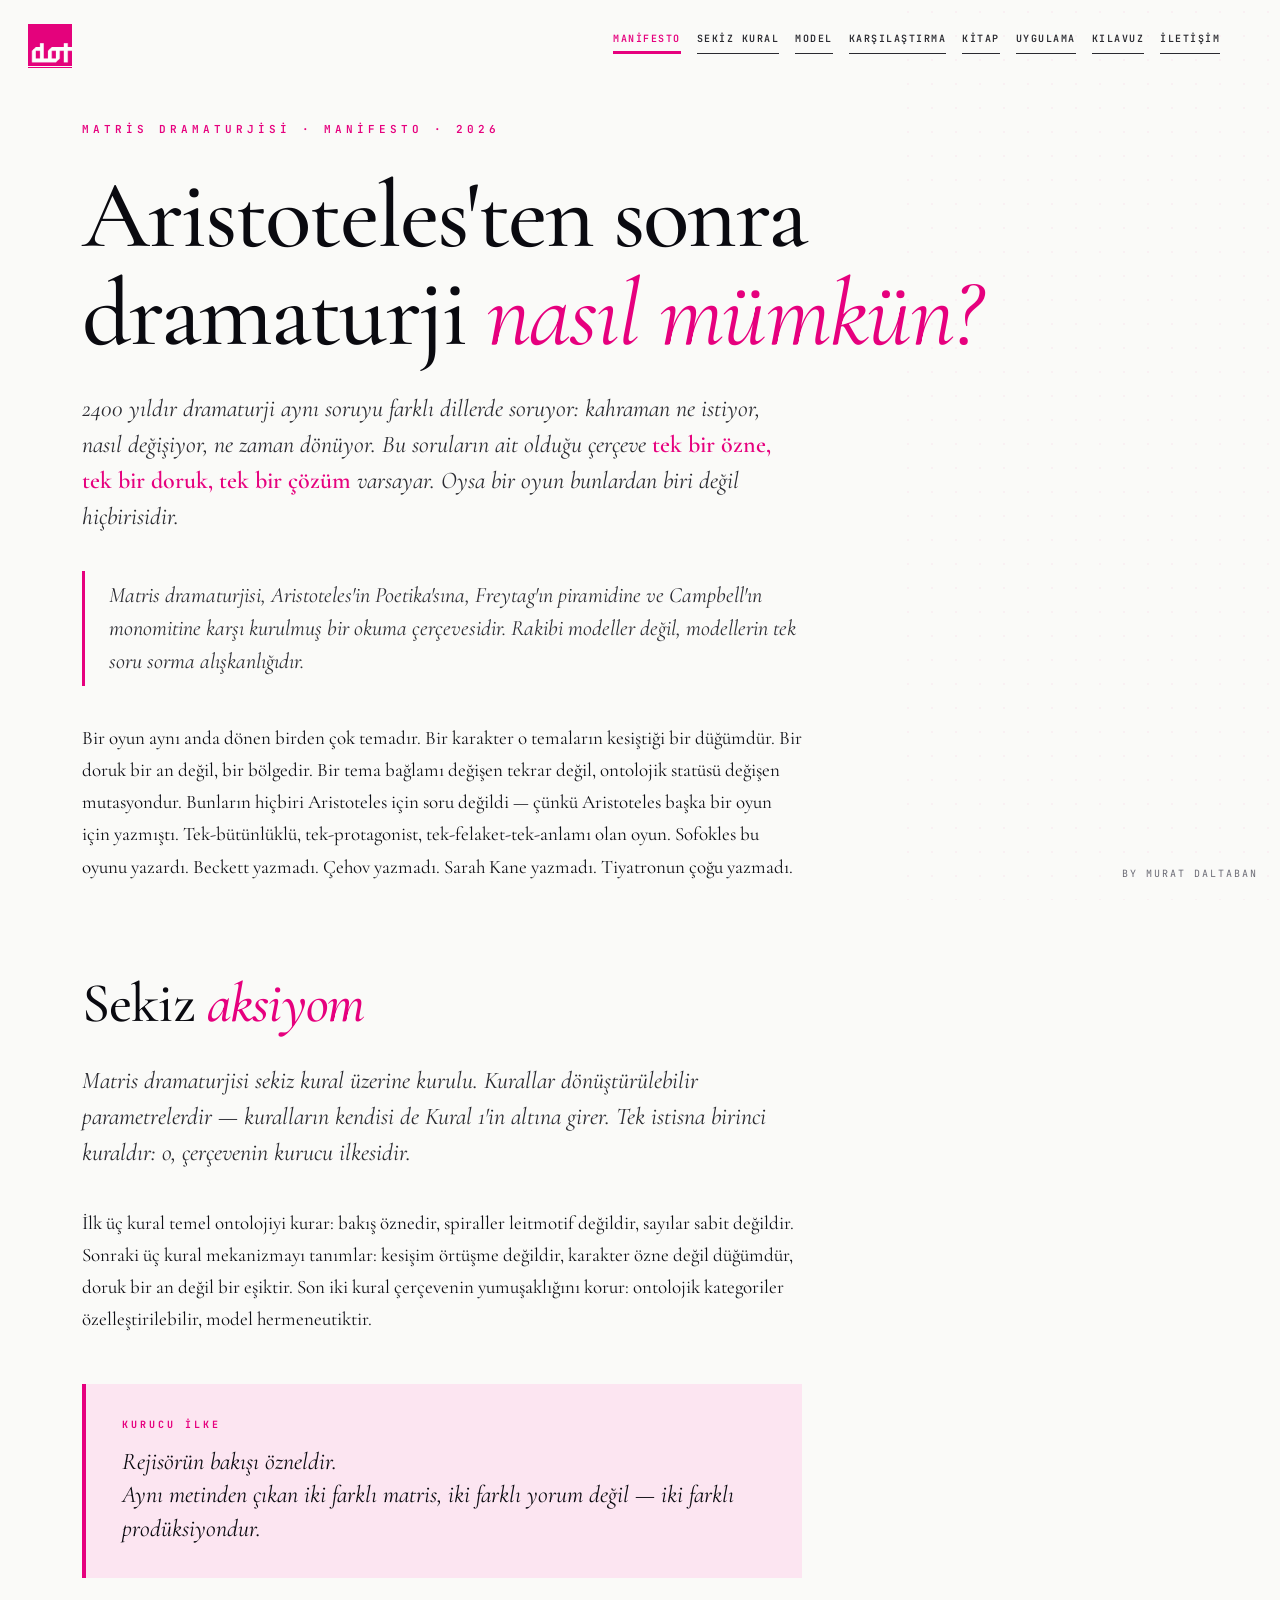
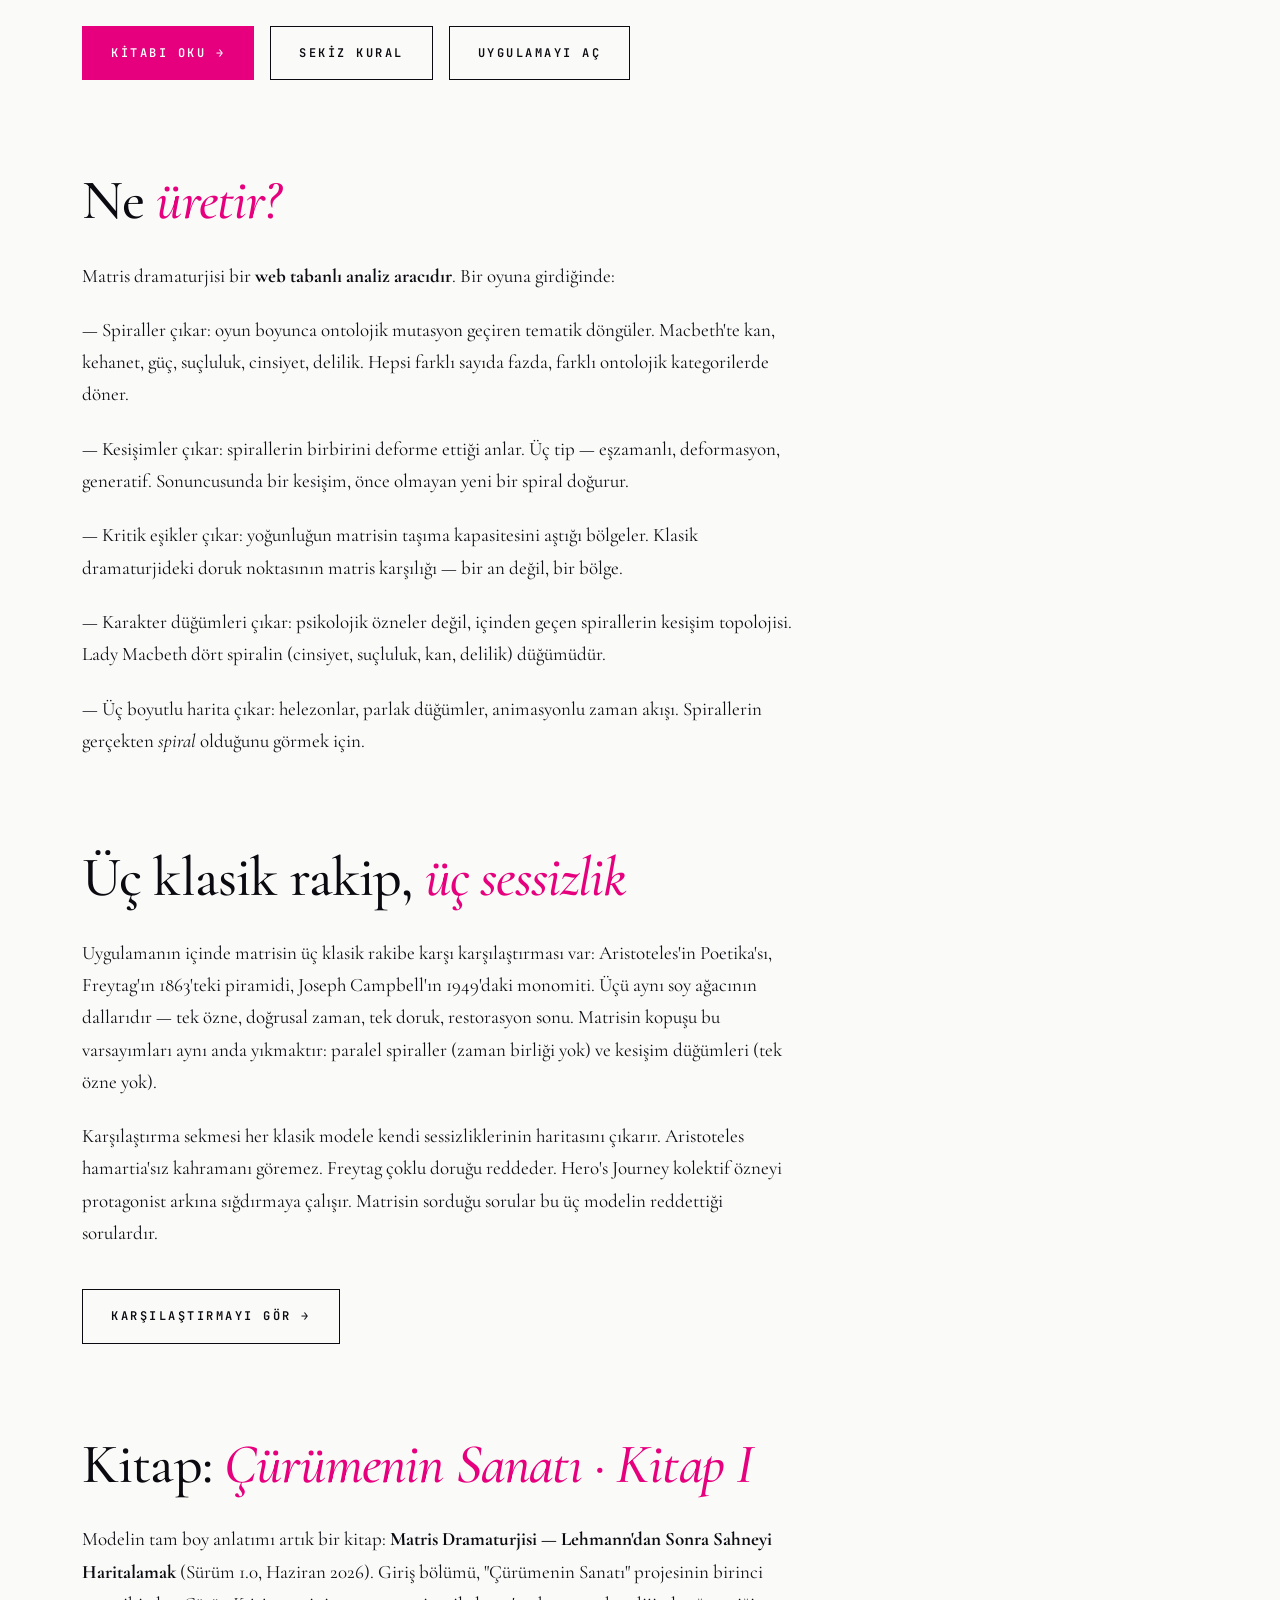
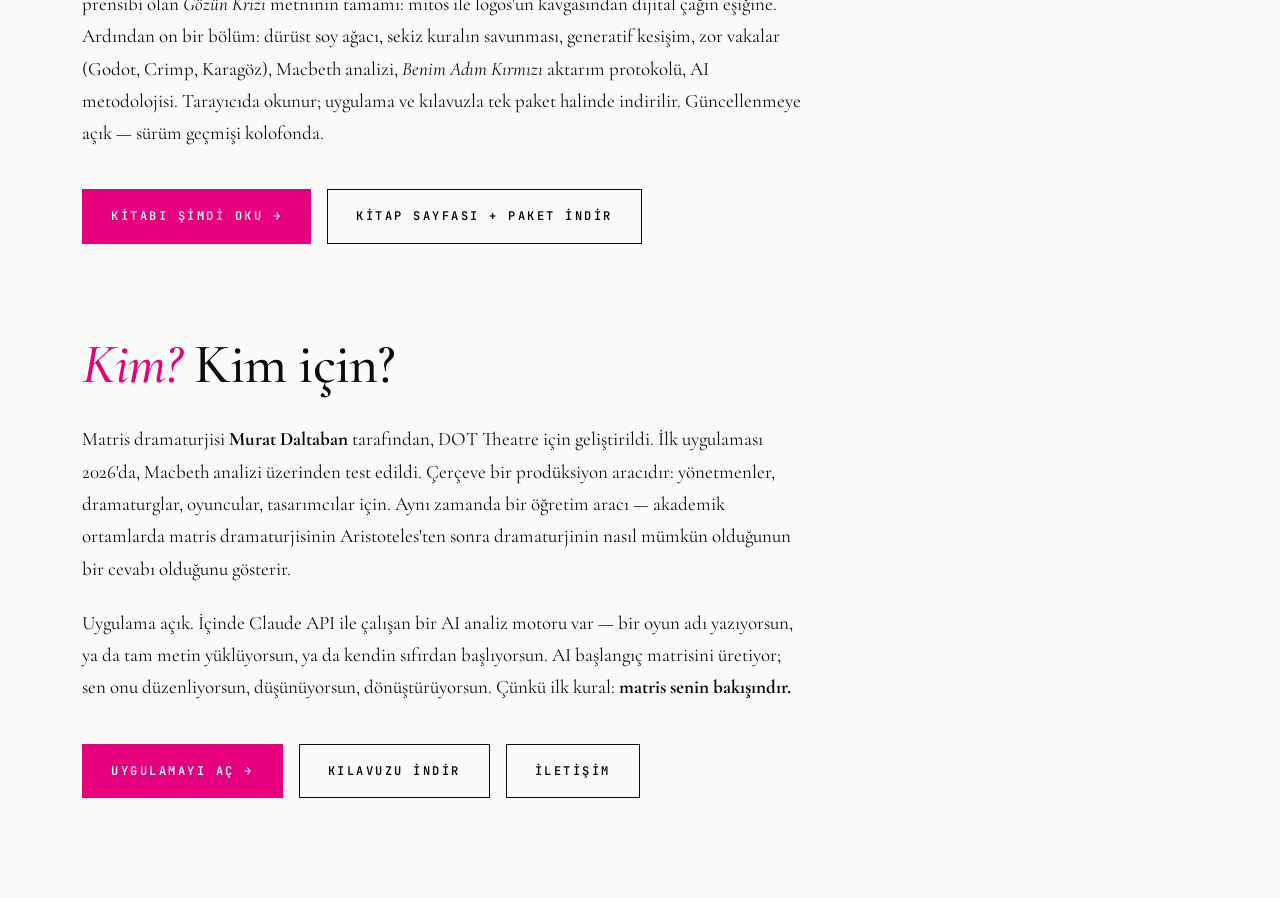
==== index.html @ 336e48de "Add files via upload" ====
<!DOCTYPE html>
<html lang="tr">
<head>
<meta charset="UTF-8">
<meta name="viewport" content="width=device-width, initial-scale=1">
<title>Matris Dramaturjisi — Aristoteles'ten sonra dramaturji nasıl mümkün?</title>
<meta name="description" content="Lineer dramaturjinin sınırlarını aşmak için geliştirilmiş rizomatik dramaturgik çerçeve. Sekiz aksiyom, spiral döngüler, kesişimsel anlam olayları. Murat Daltaban / DOT Theatre.">
<link rel="stylesheet" href="style.css">
</head>
<body>

<main class="page">

  <div class="eyebrow">Matris Dramaturjisi · Manifesto · 2026</div>

  <h1 class="hero">Aristoteles'ten sonra dramaturji <em>nasıl mümkün?</em></h1>

  <p class="lead">2400 yıldır dramaturji aynı soruyu farklı dillerde soruyor: kahraman ne istiyor, nasıl değişiyor, ne zaman dönüyor. Bu soruların ait olduğu çerçeve <em>tek bir özne, tek bir doruk, tek bir çözüm</em> varsayar. Oysa bir oyun bunlardan biri değil hiçbirisidir.</p>

  <blockquote>
    Matris dramaturjisi, Aristoteles'in Poetika'sına, Freytag'ın piramidine ve Campbell'ın monomitine karşı kurulmuş bir okuma çerçevesidir. Rakibi modeller değil, modellerin <em>tek soru sorma alışkanlığıdır</em>.
  </blockquote>

  <p>Bir oyun aynı anda dönen birden çok temadır. Bir karakter o temaların kesiştiği bir düğümdür. Bir doruk bir an değil, bir bölgedir. Bir tema bağlamı değişen tekrar değil, ontolojik statüsü değişen mutasyondur. Bunların hiçbiri Aristoteles için soru değildi — çünkü Aristoteles başka bir oyun için yazmıştı. Tek-bütünlüklü, tek-protagonist, tek-felaket-tek-anlamı olan oyun. Sofokles bu oyunu yazardı. Beckett yazmadı. Çehov yazmadı. Sarah Kane yazmadı. Tiyatronun çoğu yazmadı.</p>

  <h2>Sekiz <em>aksiyom</em></h2>

  <p class="lead">Matris dramaturjisi sekiz kural üzerine kurulu. Kurallar dönüştürülebilir parametrelerdir — kuralların kendisi de Kural 1'in altına girer. Tek istisna birinci kuraldır: o, çerçevenin kurucu ilkesidir.</p>

  <p>İlk üç kural temel ontolojiyi kurar: bakış öznedir, spiraller leitmotif değildir, sayılar sabit değildir. Sonraki üç kural mekanizmayı tanımlar: kesişim örtüşme değildir, karakter özne değil düğümdür, doruk bir an değil bir eşiktir. Son iki kural çerçevenin yumuşaklığını korur: ontolojik kategoriler özelleştirilebilir, model hermeneutiktir.</p>

  <div class="callout">
    <div class="label">Kurucu İlke</div>
    <p style="font-family:var(--serif);font-size:24px;font-style:italic;color:var(--black);line-height:1.4;margin:0">Rejisörün bakışı özneldir. <br>Aynı metinden çıkan iki farklı matris, iki farklı yorum değil — iki farklı <em>prodüksiyondur</em>.</p>
  </div>

  <div class="cta-row">
    <a href="kitap.html" class="btn btn-primary">Kitabı Oku →</a>
    <a href="kurallar.html" class="btn">Sekiz Kural</a>
    <a href="uygulama.html" class="btn">Uygulamayı Aç</a>
  </div>

  <h2>Ne <em>üretir?</em></h2>

  <p>Matris dramaturjisi bir <strong>web tabanlı analiz aracıdır</strong>. Bir oyuna girdiğinde:</p>

  <p>— Spiraller çıkar: oyun boyunca ontolojik mutasyon geçiren tematik döngüler. Macbeth'te kan, kehanet, güç, suçluluk, cinsiyet, delilik. Hepsi farklı sayıda fazda, farklı ontolojik kategorilerde döner.</p>

  <p>— Kesişimler çıkar: spirallerin birbirini deforme ettiği anlar. Üç tip — eşzamanlı, deformasyon, generatif. Sonuncusunda bir kesişim, önce olmayan yeni bir spiral doğurur.</p>

  <p>— Kritik eşikler çıkar: yoğunluğun matrisin taşıma kapasitesini aştığı bölgeler. Klasik dramaturjideki doruk noktasının matris karşılığı — bir an değil, bir bölge.</p>

  <p>— Karakter düğümleri çıkar: psikolojik özneler değil, içinden geçen spirallerin kesişim topolojisi. Lady Macbeth dört spiralin (cinsiyet, suçluluk, kan, delilik) düğümüdür.</p>

  <p>— Üç boyutlu harita çıkar: helezonlar, parlak düğümler, animasyonlu zaman akışı. Spirallerin gerçekten <em>spiral</em> olduğunu görmek için.</p>

  <h2>Üç klasik rakip, <em>üç sessizlik</em></h2>

  <p>Uygulamanın içinde matrisin üç klasik rakibe karşı karşılaştırması var: Aristoteles'in Poetika'sı, Freytag'ın 1863'teki piramidi, Joseph Campbell'ın 1949'daki monomiti. Üçü aynı soy ağacının dallarıdır — tek özne, doğrusal zaman, tek doruk, restorasyon sonu. Matrisin kopuşu bu varsayımları aynı anda yıkmaktır: paralel spiraller (zaman birliği yok) ve kesişim düğümleri (tek özne yok).</p>

  <p>Karşılaştırma sekmesi her klasik modele kendi sessizliklerinin haritasını çıkarır. Aristoteles hamartia'sız kahramanı göremez. Freytag çoklu doruğu reddeder. Hero's Journey kolektif özneyi protagonist arkına sığdırmaya çalışır. Matrisin sorduğu sorular bu üç modelin reddettiği sorulardır.</p>

  <div class="cta-row">
    <a href="karsilastirma.html" class="btn">Karşılaştırmayı Gör →</a>
  </div>

  <h2>Kitap: <em>Çürümenin Sanatı · Kitap I</em></h2>

  <p>Modelin tam boy anlatımı artık bir kitap: <strong>Matris Dramaturjisi — Lehmann'dan Sonra Sahneyi Haritalamak</strong> (Sürüm 1.0, Haziran 2026). Giriş bölümü, "Çürümenin Sanatı" projesinin birinci prensibi olan <em>Gözün Krizi</em> metninin tamamı: mitos ile logos'un kavgasından dijital çağın eşiğine. Ardından on bir bölüm: dürüst soy ağacı, sekiz kuralın savunması, generatif kesişim, zor vakalar (Godot, Crimp, Karagöz), Macbeth analizi, <em>Benim Adım Kırmızı</em> aktarım protokolü, AI metodolojisi. Tarayıcıda okunur; uygulama ve kılavuzla tek paket halinde indirilir. Güncellenmeye açık — sürüm geçmişi kolofonda.</p>

  <div class="cta-row">
    <a href="kitap-oku.html" class="btn btn-primary">Kitabı şimdi oku →</a>
    <a href="kitap.html" class="btn">Kitap sayfası + paket indir</a>
  </div>

  <h2><em>Kim?</em> Kim için?</h2>

  <p>Matris dramaturjisi <strong>Murat Daltaban</strong> tarafından, DOT Theatre için geliştirildi. İlk uygulaması 2026'da, Macbeth analizi üzerinden test edildi. Çerçeve bir prodüksiyon aracıdır: yönetmenler, dramaturglar, oyuncular, tasarımcılar için. Aynı zamanda bir öğretim aracı — akademik ortamlarda matris dramaturjisinin Aristoteles'ten sonra dramaturjinin nasıl mümkün olduğunun bir cevabı olduğunu gösterir.</p>

  <p>Uygulama açık. İçinde Claude API ile çalışan bir AI analiz motoru var — bir oyun adı yazıyorsun, ya da tam metin yüklüyorsun, ya da kendin sıfırdan başlıyorsun. AI başlangıç matrisini üretiyor; sen onu düzenliyorsun, düşünüyorsun, dönüştürüyorsun. Çünkü ilk kural: <strong>matris senin bakışındır.</strong></p>

  <div class="cta-row">
    <a href="uygulama.html" class="btn btn-primary">Uygulamayı Aç →</a>
    <a href="kilavuz.html" class="btn">Kılavuzu İndir</a>
    <a href="iletisim.html" class="btn">İletişim</a>
  </div>

</main>

<script src="site.js"></script>
</body>
</html>
---- style.css ----
/* ═══════════════════════════════════════════
   MATRİS DRAMATURJİSİ — Site stili
   Sade, minimalist, açık tema, cesur tipografi
   ═══════════════════════════════════════════ */

@import url('https://fonts.googleapis.com/css2?family=Cormorant+Garamond:ital,wght@0,400;0,500;0,600;0,700;1,400;1,500&family=JetBrains+Mono:wght@400;500;600;700&display=swap');

:root {
  --bg: #fafaf8;
  --bg-soft: #f0efe9;
  --bg-card: #ffffff;
  --text: #0e0e14;
  --text-2: #2a2a30;
  --text-3: #6b6b75;
  --border: #d8d6cc;
  --border-soft: #e8e6dc;

  --magenta: #e6007e;
  --magenta-soft: #fce5f1;
  --black: #0a0a10;

  --serif: 'Cormorant Garamond', Georgia, serif;
  --mono: 'JetBrains Mono', 'SF Mono', Consolas, monospace;
  --sans: -apple-system, BlinkMacSystemFont, 'Inter', Segoe UI, sans-serif;

  --col-max: 1180px;
  --col-text: 720px;
}

* { margin: 0; padding: 0; box-sizing: border-box; }

html { scroll-behavior: smooth; }

body {
  background: var(--bg);
  color: var(--text);
  font-family: var(--serif);
  font-size: 19px;
  line-height: 1.7;
  -webkit-font-smoothing: antialiased;
  min-height: 100vh;
  position: relative;
}

/* ─── LOGO köşe sağlama ─── */
.dot-logo {
  position: fixed;
  top: 24px;
  left: 28px;
  width: 44px;
  height: 44px;
  z-index: 1000;
  display: block;
}
.dot-logo img {
  width: 100%;
  height: 100%;
  display: block;
}

.murat-tag {
  position: fixed;
  bottom: 18px;
  right: 22px;
  font-family: var(--mono);
  font-size: 10px;
  letter-spacing: 2px;
  color: var(--text-3);
  text-transform: uppercase;
  z-index: 1000;
  pointer-events: none;
}

/* ─── NAVİGASYON ─── */
.nav {
  position: fixed;
  top: 24px;
  right: 70px;
  z-index: 1000;
  display: flex;
  gap: 26px;
  font-family: var(--mono);
  font-size: 11px;
  font-weight: 600;
  letter-spacing: 2px;
  text-transform: uppercase;
}
.nav a {
  color: var(--text-2);
  text-decoration: none;
  position: relative;
  padding: 6px 0;
  transition: color 0.2s;
  white-space: nowrap;
}
.nav a:hover { color: var(--magenta); }
.nav a.active { color: var(--magenta); }
.nav a.active::after {
  content: '';
  position: absolute;
  bottom: 0;
  left: 0;
  right: 0;
  height: 2px;
  background: var(--magenta);
}

/* ─── DÜZEN ─── */
.page {
  padding: 120px 32px 100px;
  max-width: var(--col-max);
  margin: 0 auto;
}
.page-narrow {
  max-width: var(--col-text);
  margin: 0 auto;
}

/* ─── BAŞLIKLAR ─── */
.eyebrow {
  font-family: var(--mono);
  font-size: 11px;
  letter-spacing: 4px;
  text-transform: uppercase;
  color: var(--magenta);
  font-weight: 600;
  margin-bottom: 28px;
}

h1.hero {
  font-family: var(--serif);
  font-size: clamp(48px, 8vw, 96px);
  font-weight: 500;
  line-height: 1.02;
  letter-spacing: -0.02em;
  color: var(--black);
  margin-bottom: 28px;
}

h1.hero em {
  font-style: italic;
  color: var(--magenta);
  font-weight: 400;
}

h2 {
  font-family: var(--serif);
  font-size: clamp(32px, 4.5vw, 56px);
  font-weight: 500;
  line-height: 1.1;
  letter-spacing: -0.015em;
  margin: 90px 0 28px;
  color: var(--black);
}

h2 em {
  font-style: italic;
  color: var(--magenta);
}

h3 {
  font-family: var(--mono);
  font-size: 13px;
  font-weight: 700;
  letter-spacing: 3px;
  text-transform: uppercase;
  color: var(--magenta);
  margin: 56px 0 16px;
}

p { margin-bottom: 22px; max-width: var(--col-text); }
p.lead {
  font-size: 24px;
  font-style: italic;
  color: var(--text-2);
  line-height: 1.5;
  margin-bottom: 36px;
  max-width: var(--col-text);
}
p.lead em {
  font-style: normal;
  color: var(--magenta);
  font-weight: 600;
}

strong { font-weight: 700; color: var(--black); }
em { font-style: italic; }

a {
  color: var(--magenta);
  text-decoration: none;
  border-bottom: 1px solid currentColor;
  padding-bottom: 1px;
}
a:hover { color: var(--black); }

/* ─── ALINTI / EPIGRAF ─── */
blockquote {
  font-style: italic;
  font-size: 22px;
  line-height: 1.5;
  color: var(--text-2);
  border-left: 3px solid var(--magenta);
  padding: 8px 0 8px 24px;
  margin: 36px 0 36px;
  max-width: var(--col-text);
}
blockquote cite {
  display: block;
  font-style: normal;
  font-family: var(--mono);
  font-size: 11px;
  letter-spacing: 2px;
  color: var(--text-3);
  margin-top: 12px;
  text-transform: uppercase;
}

/* ─── KART / KURAL ─── */
.rule-card {
  border-top: 1px solid var(--border);
  padding: 36px 0 30px;
  display: grid;
  grid-template-columns: 100px 1fr;
  gap: 32px;
  align-items: start;
}
.rule-card:last-child { border-bottom: 1px solid var(--border); }
.rule-num {
  font-family: var(--serif);
  font-size: 64px;
  font-weight: 500;
  font-style: italic;
  color: var(--magenta);
  line-height: 1;
}
.rule-title {
  font-family: var(--serif);
  font-size: 32px;
  font-weight: 500;
  line-height: 1.15;
  margin-bottom: 12px;
  color: var(--black);
}
.rule-body { color: var(--text-2); font-size: 18px; line-height: 1.65; }

/* ─── HERO BUTONLAR ─── */
.cta-row { margin-top: 40px; display: flex; gap: 16px; flex-wrap: wrap; }
.btn {
  display: inline-block;
  font-family: var(--mono);
  font-size: 12px;
  font-weight: 600;
  letter-spacing: 2.5px;
  text-transform: uppercase;
  padding: 16px 28px;
  border-radius: 0;
  border: 1px solid var(--black);
  background: transparent;
  color: var(--black);
  text-decoration: none;
  cursor: pointer;
  transition: all 0.2s;
}
.btn:hover { background: var(--black); color: var(--bg); }
.btn-primary {
  background: var(--magenta);
  color: white;
  border-color: var(--magenta);
}
.btn-primary:hover { background: var(--black); border-color: var(--black); color: white; }

/* ─── KARŞILAŞTIRMA TABLOSU ─── */
.compare-table {
  border-top: 2px solid var(--black);
  margin: 40px 0;
}
.compare-row {
  display: grid;
  grid-template-columns: 200px 1fr 1fr;
  gap: 24px;
  padding: 24px 0;
  border-bottom: 1px solid var(--border);
  align-items: start;
}
.compare-row .dim {
  font-family: var(--mono);
  font-size: 11px;
  letter-spacing: 2px;
  text-transform: uppercase;
  font-weight: 700;
  color: var(--text-2);
}
.compare-row .other { color: var(--text-3); font-style: italic; font-size: 17px; }
.compare-row .matris { color: var(--black); font-size: 17px; }

/* ─── İSTATİSTİK / VURGU ─── */
.callout {
  border-left: 4px solid var(--magenta);
  background: var(--magenta-soft);
  padding: 32px 36px;
  margin: 48px 0;
  max-width: var(--col-text);
}
.callout p:last-child { margin-bottom: 0; }
.callout .label {
  font-family: var(--mono);
  font-size: 10px;
  letter-spacing: 3px;
  text-transform: uppercase;
  color: var(--magenta);
  font-weight: 700;
  margin-bottom: 12px;
}

/* ─── UYGULAMA İFRAME ─── */
.app-frame {
  width: 100%;
  height: calc(100vh - 100px);
  border: 1px solid var(--border);
  background: var(--bg-card);
  display: block;
}

/* ─── TABLET ─── */
@media (max-width: 1340px) {
  .nav { gap: 16px; font-size: 10px; letter-spacing: 1.5px; right: 60px; }
}
@media (max-width: 1100px) {
  .nav { gap: 11px; font-size: 9.5px; letter-spacing: 1px; right: 54px; }
}
@media (max-width: 940px) {
  .nav { gap: 9px; font-size: 9px; letter-spacing: 0.5px; right: 48px; }
}

/* ─── MOBİL ─── */
@media (max-width: 720px) {
  .nav {
    top: 22px;
    right: 16px;
    gap: 12px;
    font-size: 9px;
    letter-spacing: 1px;
    flex-wrap: wrap;
    max-width: 65%;
    justify-content: flex-end;
  }
  .nav a { padding: 4px 0; }
  .dot-logo { width: 36px; height: 36px; top: 18px; left: 18px; }
  .page { padding: 100px 22px 80px; }
  h1.hero { font-size: 44px; }
  h2 { font-size: 30px; margin: 60px 0 22px; }
  p.lead { font-size: 19px; }
  blockquote { font-size: 18px; padding-left: 18px; }
  .rule-card { grid-template-columns: 1fr; gap: 8px; padding: 24px 0; }
  .rule-num { font-size: 36px; }
  .rule-title { font-size: 24px; }
  .compare-row { grid-template-columns: 1fr; gap: 8px; padding: 16px 0; }
  .compare-row .dim { font-size: 10px; }
  .murat-tag { font-size: 9px; letter-spacing: 1.5px; bottom: 12px; right: 14px; }
}

/* ─── ARKA PLAN ASCII / DEKORATİF ─── */
.bg-marks {
  position: fixed;
  top: 0;
  right: 0;
  bottom: 0;
  width: 30vw;
  pointer-events: none;
  opacity: 0.04;
  background-image: radial-gradient(circle, var(--magenta) 1px, transparent 1px);
  background-size: 24px 24px;
  z-index: 0;
}
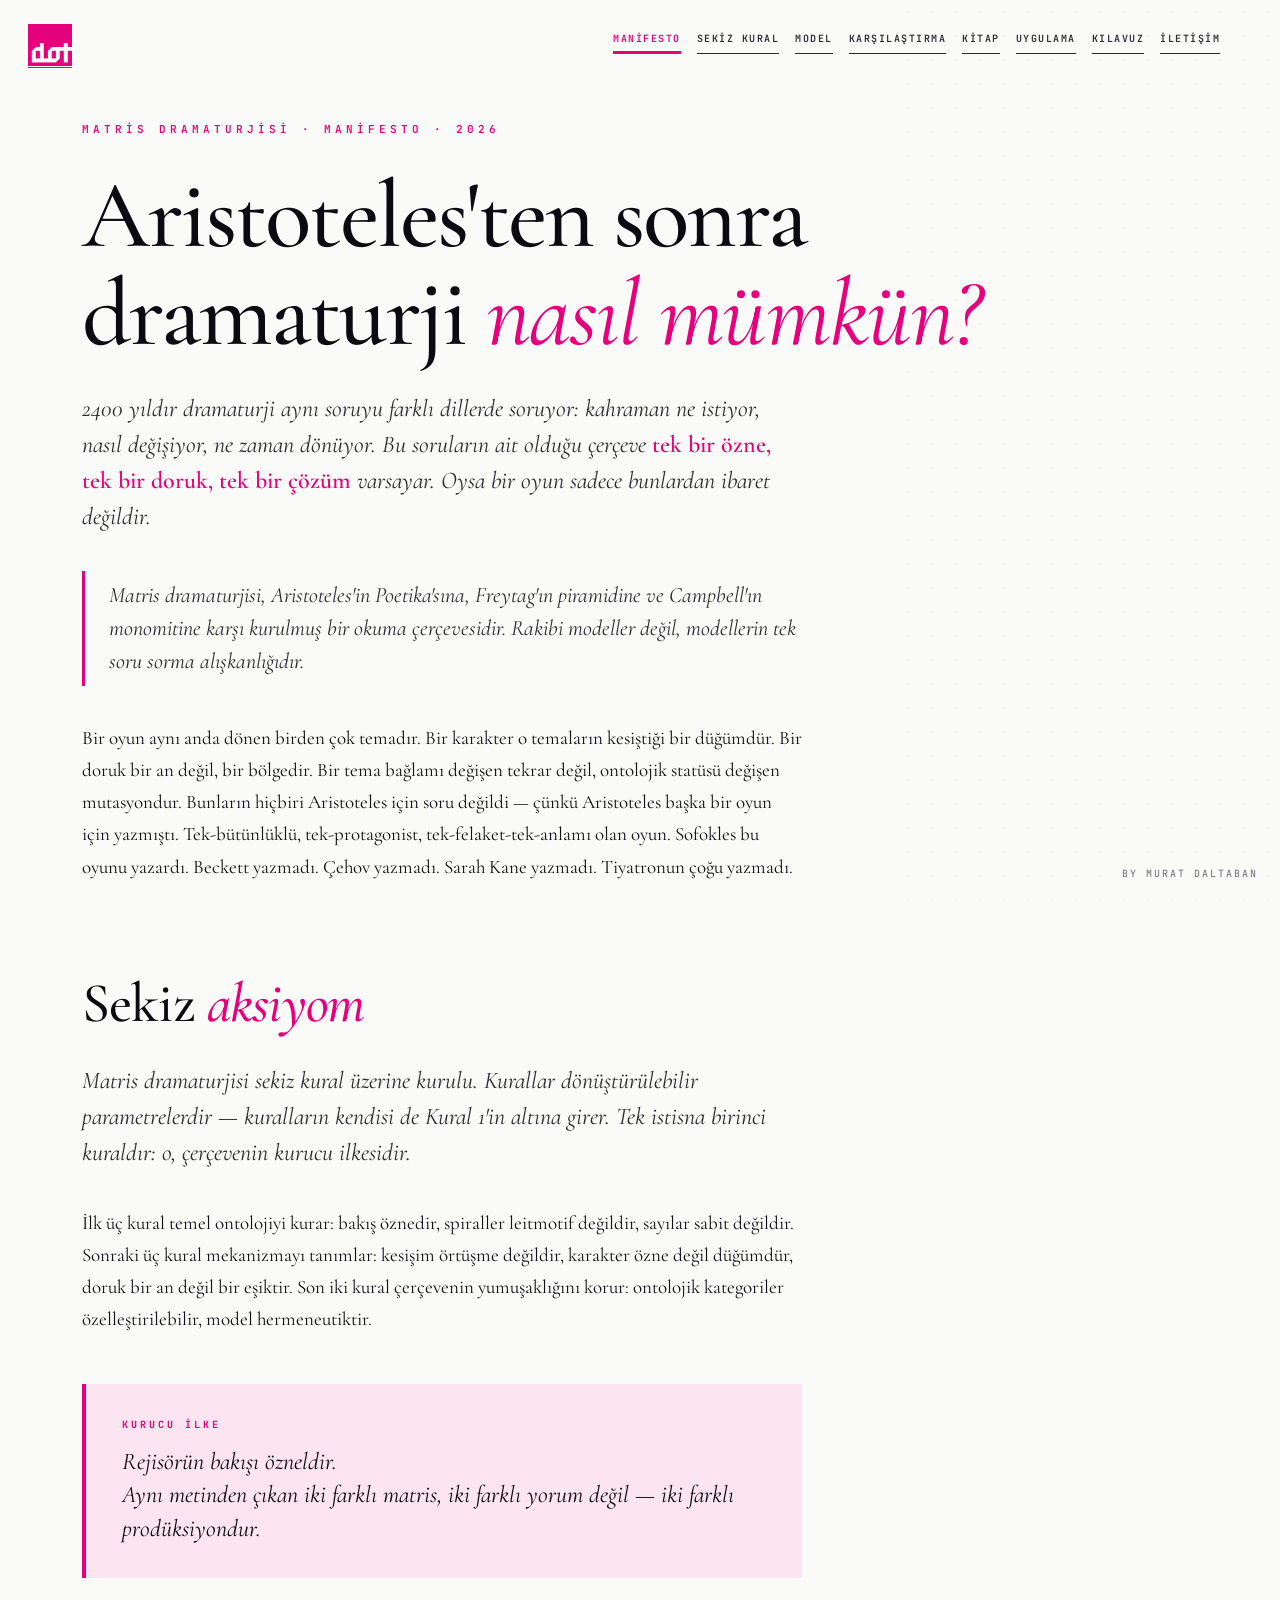
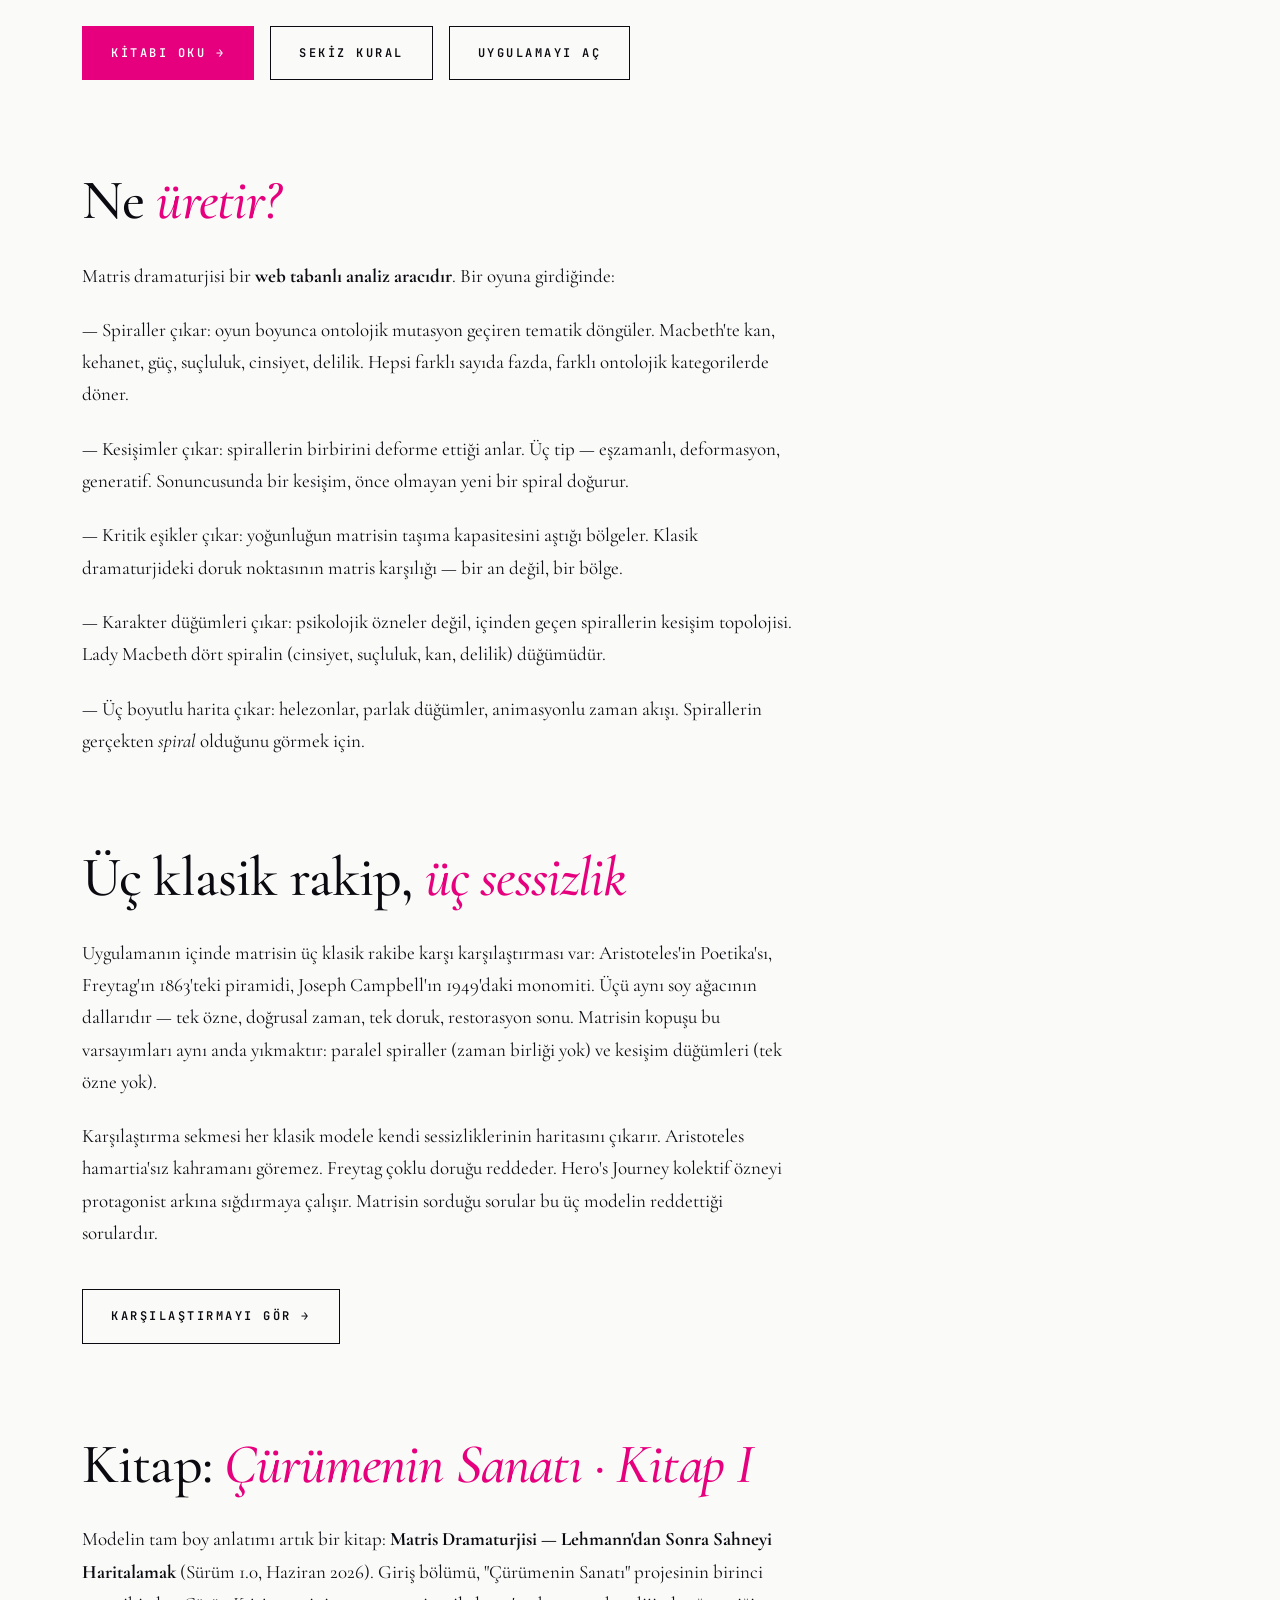
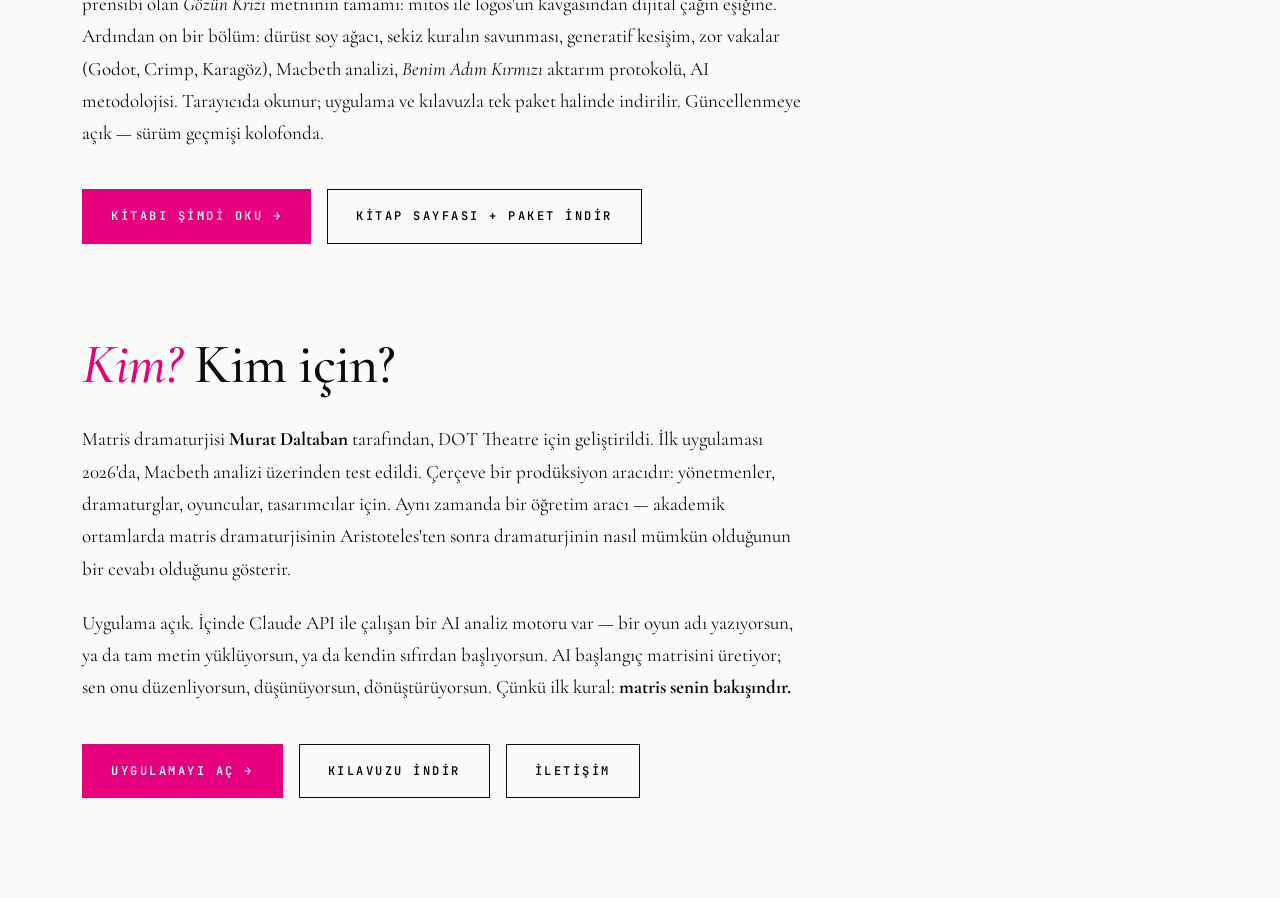
==== commit ad49d14b: "Update lead paragraph for clarity" ====
--- a/index.html
+++ b/index.html
@@ -15,7 +15,7 @@
 
   <h1 class="hero">Aristoteles'ten sonra dramaturji <em>nasıl mümkün?</em></h1>
 
-  <p class="lead">2400 yıldır dramaturji aynı soruyu farklı dillerde soruyor: kahraman ne istiyor, nasıl değişiyor, ne zaman dönüyor. Bu soruların ait olduğu çerçeve <em>tek bir özne, tek bir doruk, tek bir çözüm</em> varsayar. Oysa bir oyun bunlardan biri değil hiçbirisidir.</p>
+  <p class="lead">2400 yıldır dramaturji aynı soruyu farklı dillerde soruyor: kahraman ne istiyor, nasıl değişiyor, ne zaman dönüyor. Bu soruların ait olduğu çerçeve <em>tek bir özne, tek bir doruk, tek bir çözüm</em> varsayar. Oysa bir oyun sadece bunlardan ibaret değildir.</p>
 
   <blockquote>
     Matris dramaturjisi, Aristoteles'in Poetika'sına, Freytag'ın piramidine ve Campbell'ın monomitine karşı kurulmuş bir okuma çerçevesidir. Rakibi modeller değil, modellerin <em>tek soru sorma alışkanlığıdır</em>.
